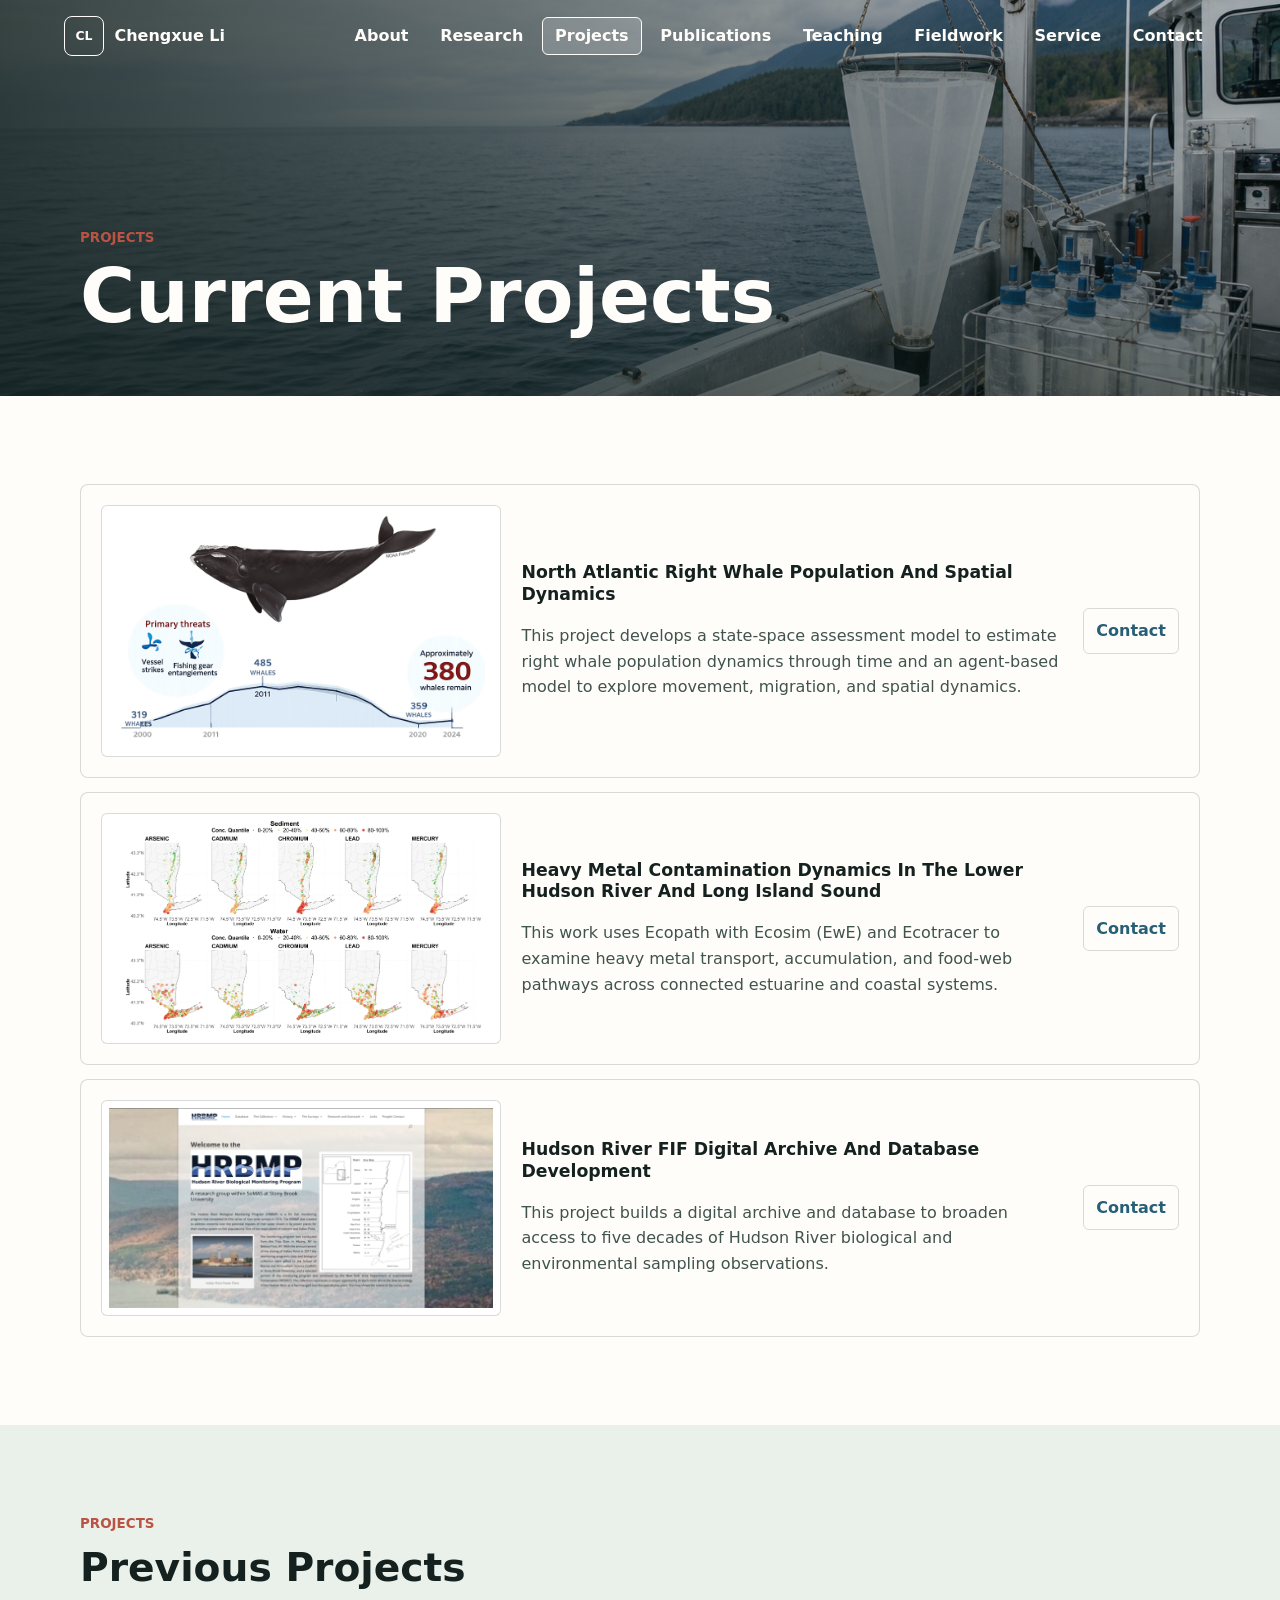
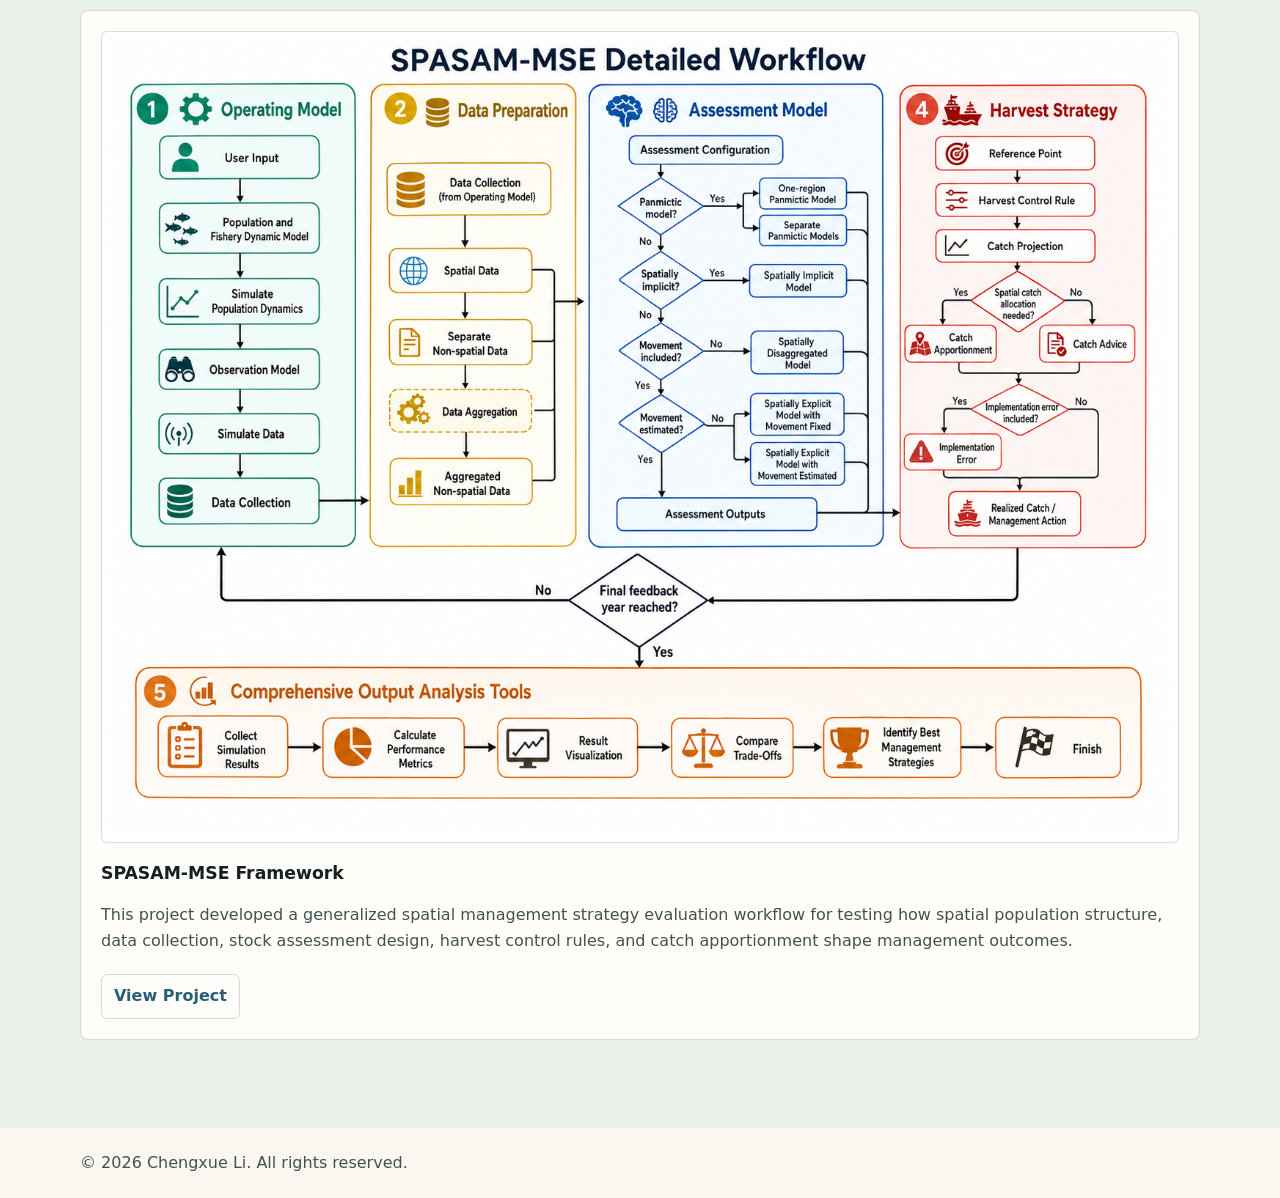
==== projects.html @ f6266a6f "Initial Commit" ====
<!doctype html>
<html lang="en">
  <head>
    <meta charset="utf-8">
    <meta name="viewport" content="width=device-width, initial-scale=1">
    <meta name="description" content="Current projects by Chengxue Li.">
    <title>Chengxue Li | Projects</title>
    <link rel="stylesheet" href="styles.css">
    <script src="script.js" defer></script>
  </head>
  <body data-page="projects">
    <a class="skip-link" href="#main">Skip to content</a>
    <header class="site-header" data-header>
      <a class="brand" href="index.html" aria-label="Go to homepage">
        <span class="brand-mark" aria-hidden="true">CL</span>
        <span class="brand-text">Chengxue Li</span>
      </a>
      <button class="nav-toggle" type="button" aria-expanded="false" aria-controls="site-nav">
        <span class="nav-toggle-line"></span>
        <span class="sr-only">Open navigation</span>
      </button>
      <nav class="site-nav" id="site-nav" aria-label="Main navigation">
        <a class="site-tab" data-page-link="about" href="index.html">About</a>
        <a class="site-tab" data-page-link="research" href="research.html">Research</a>
        <a class="site-tab" data-page-link="projects" href="projects.html">Projects</a>
        <a class="site-tab" data-page-link="publications" href="publications.html">Publications</a>
        <a class="site-tab" data-page-link="teaching" href="teaching.html">Teaching</a>
        <a class="site-tab" data-page-link="fieldwork" href="fieldwork.html">Fieldwork</a>
        <a class="site-tab" data-page-link="service" href="service.html">Service</a>
        <a class="site-tab" data-page-link="contact" href="contact.html">Contact</a>
      </nav>
    </header>

    <main id="main">
      <section
        class="page-hero page-hero-bg"
        style="--page-bg: url('assets/hero-projects.png')"
        aria-labelledby="projects-title"
      >
        <div class="page-hero-content">
          <p class="eyebrow">Projects</p>
          <h1 id="projects-title">Current Projects</h1>
        </div>
      </section>

      <section class="section section-light">
        <div class="work-list">
          <article class="work-item project-item">
            <figure class="project-figure">
              <img src="assets/NARW.png" alt="North Atlantic right whale population timeline and threat summary">
            </figure>
            <div class="project-copy">
              <h3>North Atlantic Right Whale Population And Spatial Dynamics</h3>
              <p>This project develops a state-space assessment model to estimate right whale population dynamics through time and an agent-based model to explore movement, migration, and spatial dynamics.</p>
            </div>
            <a href="contact.html">Contact</a>
          </article>
          <article class="work-item project-item">
            <figure class="project-figure">
              <img src="assets/heavy%20metal.png" alt="Maps of heavy metal concentration quantiles in sediment and water">
            </figure>
            <div class="project-copy">
              <h3>Heavy Metal Contamination Dynamics In The Lower Hudson River And Long Island Sound</h3>
              <p>This work uses Ecopath with Ecosim (EwE) and Ecotracer to examine heavy metal transport, accumulation, and food-web pathways across connected estuarine and coastal systems.</p>
            </div>
            <a href="contact.html">Contact</a>
          </article>
          <article class="work-item project-item">
            <figure class="project-figure">
              <img src="assets/hrbmp%20fig.png" alt="Hudson River Biological Monitoring Program archive and sampling region overview">
            </figure>
            <div class="project-copy">
              <h3>Hudson River FIF Digital Archive And Database Development</h3>
              <p>This project builds a digital archive and database to broaden access to five decades of Hudson River biological and environmental sampling observations.</p>
            </div>
            <a href="contact.html">Contact</a>
          </article>
        </div>
      </section>

      <section class="section section-muted" aria-labelledby="previous-projects-title">
        <div class="section-heading project-section-heading">
          <p class="eyebrow">Projects</p>
          <h2 id="previous-projects-title">Previous Projects</h2>
        </div>
        <div class="work-list">
          <article class="work-item project-item previous-project-item">
            <figure class="project-figure previous-project-figure">
              <img src="assets/SPASAM%20workflow.png" alt="Detailed SPASAM-MSE workflow linking operating models, data preparation, assessment models, harvest strategy, and output analysis tools">
            </figure>
            <div class="project-copy">
              <h3>SPASAM-MSE Framework</h3>
              <p>This project developed a generalized spatial management strategy evaluation workflow for testing how spatial population structure, data collection, stock assessment design, harvest control rules, and catch apportionment shape management outcomes.</p>
            </div>
            <a href="https://lichengxue.github.io/SPASAM.MSE/">View Project</a>
          </article>
        </div>
      </section>
    </main>

    <footer class="site-footer">
      <p>&copy; <span data-year></span> Chengxue Li. All rights reserved.</p>
    </footer>
  </body>
</html>
---- styles.css ----
:root {
  color-scheme: light;
  --ink: #14211f;
  --ink-soft: #40534e;
  --paper: #fbf7f0;
  --paper-strong: #fffdfa;
  --sage: #5e7b69;
  --blue: #275f76;
  --coral: #b95343;
  --gold: #d7a742;
  --line: rgba(20, 33, 31, 0.16);
  --shadow: 0 18px 42px rgba(20, 33, 31, 0.13);
  --max-width: 1120px;
}

* {
  box-sizing: border-box;
}

html {
  scroll-behavior: smooth;
}

body {
  margin: 0;
  background: var(--paper);
  color: var(--ink);
  font-family:
    Inter, ui-sans-serif, system-ui, -apple-system, BlinkMacSystemFont, "Segoe UI",
    sans-serif;
  font-size: 16px;
  line-height: 1.6;
}

img {
  display: block;
  max-width: 100%;
}

a {
  color: inherit;
  text-decoration: none;
}

.skip-link {
  position: absolute;
  left: 1rem;
  top: 1rem;
  z-index: 20;
  transform: translateY(-150%);
  background: var(--paper-strong);
  border: 1px solid var(--line);
  border-radius: 6px;
  padding: 0.6rem 0.8rem;
  transition: transform 160ms ease;
}

.skip-link:focus {
  transform: translateY(0);
}

.site-header {
  position: fixed;
  left: 0;
  right: 0;
  top: 0;
  z-index: 10;
  display: flex;
  align-items: center;
  justify-content: space-between;
  gap: 1rem;
  padding: 1rem 5vw;
  color: var(--paper-strong);
  transition:
    background 180ms ease,
    box-shadow 180ms ease,
    color 180ms ease;
}

.site-header.is-scrolled,
.site-header.is-open {
  background: rgba(251, 247, 240, 0.95);
  box-shadow: 0 12px 28px rgba(20, 33, 31, 0.09);
  color: var(--ink);
  backdrop-filter: blur(18px);
}

.brand {
  display: inline-flex;
  align-items: center;
  gap: 0.65rem;
  font-weight: 800;
}

.brand-mark {
  display: grid;
  width: 2.5rem;
  height: 2.5rem;
  place-items: center;
  border: 1px solid currentColor;
  border-radius: 8px;
  font-size: 0.78rem;
}

.brand-text {
  white-space: nowrap;
}

.site-nav {
  display: flex;
  align-items: center;
  gap: 0.3rem;
}

.site-tab {
  display: inline-flex;
  align-items: center;
  justify-content: center;
  border-radius: 6px;
  border: 1px solid transparent;
  background: transparent;
  color: inherit;
  padding: 0.58rem 0.78rem;
  font-weight: 700;
  line-height: 1.1;
  transition:
    border-color 160ms ease,
    background 160ms ease,
    color 160ms ease;
}

.site-tab:hover,
.site-tab:focus-visible {
  background: rgba(255, 255, 255, 0.2);
  outline: none;
}

.site-tab.is-active,
.site-tab[aria-current="page"] {
  border-color: currentColor;
  background: rgba(255, 255, 255, 0.18);
}

.site-header.is-scrolled .site-tab:hover,
.site-header.is-scrolled .site-tab:focus-visible,
.site-header.is-open .site-tab:hover,
.site-header.is-open .site-tab:focus-visible {
  background: rgba(39, 95, 118, 0.1);
  color: var(--blue);
}

.site-header.is-scrolled .site-tab.is-active,
.site-header.is-open .site-tab.is-active,
.site-header.is-scrolled .site-tab[aria-current="page"],
.site-header.is-open .site-tab[aria-current="page"] {
  border-color: var(--blue);
  background: var(--blue);
  color: #fffdfa;
}

.nav-toggle {
  display: none;
  width: 2.75rem;
  height: 2.75rem;
  border: 1px solid currentColor;
  border-radius: 8px;
  background: transparent;
  color: inherit;
  cursor: pointer;
}

.nav-toggle-line,
.nav-toggle-line::before,
.nav-toggle-line::after {
  display: block;
  width: 1.2rem;
  height: 2px;
  margin: 0 auto;
  background: currentColor;
  content: "";
}

.nav-toggle-line::before {
  transform: translateY(-0.42rem);
}

.nav-toggle-line::after {
  transform: translateY(0.3rem);
}

.sr-only {
  position: absolute;
  width: 1px;
  height: 1px;
  overflow: hidden;
  clip: rect(0, 0, 0, 0);
  white-space: nowrap;
}

.hero {
  position: relative;
  min-height: 88vh;
  overflow: hidden;
  display: grid;
  align-items: end;
  padding: 8.5rem 5vw 5rem;
  color: var(--paper-strong);
}

.page-hero {
  position: relative;
  min-height: 44vh;
  overflow: hidden;
  display: grid;
  align-items: end;
  padding: 8.5rem 5vw 4rem;
  color: var(--paper-strong);
}

.page-hero-bg {
  background-image:
    linear-gradient(90deg, rgba(14, 28, 26, 0.82), rgba(14, 28, 26, 0.5) 52%, rgba(14, 28, 26, 0.2)),
    linear-gradient(0deg, rgba(14, 28, 26, 0.42), rgba(14, 28, 26, 0)),
    var(--page-bg);
  background-position: center;
  background-size: cover;
}

.page-hero-plain {
  min-height: auto;
  padding: 8.5rem 5vw 3.5rem;
  background: var(--paper-strong);
  color: var(--ink);
  border-bottom: 1px solid var(--line);
}

.page-hero-content {
  position: relative;
  width: min(var(--max-width), 90vw);
  margin-inline: auto;
  z-index: 1;
}

.page-hero-content h1 {
  max-width: 100%;
  overflow-wrap: normal;
  white-space: nowrap;
  word-break: normal;
}

.page-hero-content p:not(.eyebrow) {
  max-width: 760px;
  margin: 1rem 0 0;
  color: rgba(255, 253, 250, 0.9);
  font-size: 1.08rem;
}

.page-hero-plain .page-hero-content p:not(.eyebrow) {
  color: var(--ink-soft);
}

.hero-image,
.hero-shade {
  position: absolute;
  inset: 0;
  width: 100%;
  height: 100%;
}

.hero-image {
  object-fit: cover;
}

.hero-shade {
  background:
    linear-gradient(90deg, rgba(14, 28, 26, 0.82), rgba(14, 28, 26, 0.48) 45%, rgba(14, 28, 26, 0.15)),
    linear-gradient(0deg, rgba(14, 28, 26, 0.35), rgba(14, 28, 26, 0));
}

.hero-content {
  position: relative;
  width: min(680px, 100%);
  z-index: 1;
}

.eyebrow {
  margin: 0 0 0.7rem;
  color: var(--coral);
  font-size: 0.84rem;
  font-weight: 800;
  letter-spacing: 0;
  text-transform: uppercase;
}

.hero .eyebrow {
  color: #f0c15f;
}

h1,
h2,
h3,
h4,
p {
  overflow-wrap: anywhere;
}

h1 {
  margin: 0;
  max-width: 12ch;
  font-size: 4.7rem;
  line-height: 0.96;
  letter-spacing: 0;
}

h2 {
  margin: 0;
  font-size: 2.45rem;
  line-height: 1.12;
  letter-spacing: 0;
}

h3 {
  margin: 0 0 0.55rem;
  font-size: 1.08rem;
  line-height: 1.25;
}

h4 {
  margin: 0;
  font-size: 1rem;
  line-height: 1.3;
}

.hero-lede {
  max-width: 620px;
  margin: 1.35rem 0 0;
  color: rgba(255, 253, 250, 0.9);
  font-size: 1.18rem;
}

.hero-actions,
.contact-actions {
  display: flex;
  flex-wrap: wrap;
  gap: 0.75rem;
  margin-top: 1.6rem;
}

.button {
  display: inline-flex;
  min-height: 2.9rem;
  align-items: center;
  justify-content: center;
  border: 1px solid transparent;
  border-radius: 6px;
  padding: 0.72rem 1rem;
  font-weight: 800;
  transition:
    transform 160ms ease,
    box-shadow 160ms ease,
    background 160ms ease;
}

.button:hover,
.button:focus-visible {
  transform: translateY(-2px);
  outline: none;
}

.button-primary {
  background: var(--coral);
  color: #fffdfa;
  box-shadow: 0 14px 28px rgba(185, 83, 67, 0.22);
}

.button-secondary {
  border-color: currentColor;
  background: rgba(255, 255, 255, 0.08);
  color: inherit;
}

.profile-strip {
  display: grid;
  grid-template-columns: repeat(3, 1fr);
  gap: 1px;
  width: min(var(--max-width), 90vw);
  margin: -2.5rem auto 0;
  position: relative;
  z-index: 2;
  overflow: hidden;
  border: 1px solid var(--line);
  border-radius: 8px;
  background: var(--line);
  box-shadow: var(--shadow);
}

.profile-strip > div {
  background: var(--paper-strong);
  padding: 1.1rem;
}

.strip-label {
  display: block;
  margin-bottom: 0.24rem;
  color: var(--ink-soft);
  font-size: 0.82rem;
  font-weight: 800;
  text-transform: uppercase;
}

.profile-strip strong {
  display: block;
  line-height: 1.35;
}

.section {
  padding: 5.5rem 5vw;
}

.section-light {
  background: var(--paper-strong);
}

.section-muted {
  background: #eaf0ea;
}

.section-grid,
.section-heading,
.feature-grid,
.work-list,
.site-footer {
  width: min(var(--max-width), 90vw);
  margin-inline: auto;
}

.section-grid {
  display: grid;
  grid-template-columns: minmax(220px, 0.75fr) minmax(280px, 1.25fr);
  gap: 3rem;
  align-items: start;
}

.about-grid {
  grid-template-columns: minmax(180px, 0.55fr) minmax(320px, 1.05fr) minmax(320px, 1.1fr);
}

.portrait-stack {
  display: grid;
  gap: 1rem;
}

.portrait-figure,
.species-spectrum {
  margin: 0;
}

.portrait-figure img {
  width: 100%;
  aspect-ratio: 4 / 5;
  object-fit: cover;
  object-position: center top;
  border-radius: 8px;
  box-shadow: var(--shadow);
}

.portrait-figure figcaption {
  margin-top: 0.65rem;
  color: var(--ink-soft);
  font-size: 0.92rem;
  font-weight: 800;
}

.species-spectrum img {
  display: block;
  width: 100%;
  height: auto;
  overflow: hidden;
  border-radius: 8px;
  box-shadow: var(--shadow);
}

.copy-block p {
  margin: 0;
  color: var(--ink-soft);
  font-size: 1.06rem;
}

.copy-block p + p {
  margin-top: 1rem;
}

.section-heading {
  margin-bottom: 2rem;
}

.panel-intro {
  max-width: 760px;
  margin-bottom: 1.5rem;
}

.panel-intro h2 {
  margin-bottom: 0.7rem;
}

.panel-intro p {
  margin: 0;
  color: var(--ink-soft);
  font-size: 1.04rem;
}

.publication-section + .publication-section,
.stack-heading {
  margin-top: 3.5rem;
}

.publication-list {
  display: grid;
  width: min(var(--max-width), 90vw);
  margin-inline: auto;
  gap: 0.85rem;
}

.publication-item {
  display: grid;
  grid-template-columns: 3.2rem minmax(0, 1fr) auto;
  gap: 1rem;
  align-items: start;
  border: 1px solid var(--line);
  border-radius: 8px;
  background: var(--paper-strong);
  padding: 1.15rem;
}

.publication-item h3 {
  margin-bottom: 0.35rem;
}

.publication-item p {
  margin: 0;
  color: var(--ink-soft);
}

.publication-item a,
.work-item a {
  align-self: center;
}

.pub-number {
  display: inline-flex;
  min-height: 2.4rem;
  align-items: center;
  justify-content: center;
  border-radius: 6px;
  background: rgba(39, 95, 118, 0.1);
  color: var(--blue);
  font-weight: 900;
}

.publication-item a {
  border: 1px solid var(--line);
  border-radius: 6px;
  padding: 0.55rem 0.75rem;
  color: var(--blue);
  font-weight: 800;
}

.publication-item a:hover,
.publication-item a:focus-visible {
  border-color: var(--blue);
  outline: none;
}

.collab-grid {
  display: grid;
  width: min(var(--max-width), 90vw);
  margin-inline: auto;
  grid-template-columns: repeat(3, 1fr);
  gap: 1rem;
}

.collab-card {
  border: 1px solid var(--line);
  border-radius: 8px;
  background: var(--paper-strong);
  padding: 1.25rem;
}

.collab-card h2 {
  font-size: 1.2rem;
}

.name-list,
.tag-list {
  margin: 1rem 0 0;
  padding: 0;
  list-style: none;
}

.name-list {
  display: grid;
  gap: 0.55rem;
  color: var(--ink-soft);
}

.tag-list {
  display: flex;
  width: min(var(--max-width), 90vw);
  margin-inline: auto;
  flex-wrap: wrap;
  gap: 0.65rem;
}

.tag-list span {
  border: 1px solid var(--line);
  border-radius: 6px;
  background: var(--paper-strong);
  color: var(--ink-soft);
  padding: 0.6rem 0.75rem;
  font-weight: 700;
}

.recognition-list,
.fieldwork-timeline {
  width: min(var(--max-width), 90vw);
  margin-inline: auto;
}

.recognition-list {
  display: grid;
  gap: 0.65rem;
  padding-left: 1.2rem;
  color: var(--ink-soft);
}

.recognition-list li::marker {
  color: var(--blue);
}

.feature-grid {
  display: grid;
  grid-template-columns: repeat(4, 1fr);
  gap: 1rem;
}

.feature-card,
.work-item {
  border: 1px solid var(--line);
  border-radius: 8px;
  background: var(--paper-strong);
}

.feature-card {
  padding: 1.25rem;
}

.feature-card p {
  margin: 0;
  color: var(--ink-soft);
}

.feature-number {
  display: inline-block;
  margin-bottom: 1.8rem;
  color: var(--blue);
  font-size: 0.9rem;
  font-weight: 900;
}

.research-section {
  display: grid;
  gap: 3rem;
}

.research-heading p:not(.eyebrow) {
  max-width: 760px;
  margin: 0.8rem 0 0;
  color: var(--ink-soft);
  font-size: 1.04rem;
}

.research-topic {
  display: grid;
  width: min(var(--max-width), 90vw);
  margin-inline: auto;
  grid-template-columns: minmax(280px, 0.92fr) minmax(320px, 1.08fr);
  gap: 2.5rem;
  align-items: start;
  border-top: 1px solid var(--line);
  padding-top: 3rem;
}

.research-topic-reverse .research-figure,
.research-topic-reverse .paper-gallery {
  order: 2;
}

.research-figure {
  margin: 0;
  overflow: hidden;
  border: 1px solid var(--line);
  border-radius: 8px;
  background: #fffdfa;
  box-shadow: var(--shadow);
}

.research-figure img {
  width: 100%;
  aspect-ratio: 4 / 3;
  object-fit: contain;
  background: #fffdfa;
}

.research-figure figcaption {
  border-top: 1px solid var(--line);
  padding: 0.8rem 0.95rem;
  color: var(--ink-soft);
  font-size: 0.9rem;
}

.paper-gallery {
  display: grid;
  gap: 1rem;
}

.paper-visual-card {
  overflow: hidden;
  border: 1px solid var(--line);
  border-radius: 8px;
  background: var(--paper-strong);
  box-shadow: var(--shadow);
}

.paper-visual-card img {
  width: 100%;
  aspect-ratio: 16 / 10;
  object-fit: cover;
}

.paper-card-copy {
  padding: 0.95rem 1rem;
}

.paper-card-copy span {
  display: block;
  margin-bottom: 0.3rem;
  color: var(--coral);
  font-size: 0.78rem;
  font-weight: 900;
  text-transform: uppercase;
}

.paper-card-copy h3 {
  margin: 0;
}

.research-copy p {
  margin: 0;
  color: var(--ink-soft);
}

.research-copy h2 {
  margin-bottom: 0.9rem;
}

.topic-number {
  display: inline-flex;
  min-width: 2.7rem;
  min-height: 2.2rem;
  align-items: center;
  justify-content: center;
  margin-bottom: 0.9rem;
  border-radius: 6px;
  background: rgba(39, 95, 118, 0.1);
  color: var(--blue);
  font-weight: 900;
}

.topic-publications {
  display: grid;
  gap: 0.85rem;
  border-top: 1px solid var(--line);
  padding-top: 1rem;
}

.topic-publications h3 {
  margin: 0;
  color: var(--blue);
}

.topic-publications p {
  color: var(--ink-soft);
}

.paper-summary {
  display: grid;
  gap: 0.55rem;
  border: 1px solid var(--line);
  border-radius: 8px;
  background: rgba(39, 95, 118, 0.04);
  padding: 1rem;
}

.paper-summary h4 {
  color: var(--ink);
}

.paper-citation,
.paper-conclusion {
  font-size: 0.96rem;
}

.doi-link {
  justify-self: start;
  border: 1px solid rgba(39, 95, 118, 0.22);
  border-radius: 6px;
  color: var(--blue);
  padding: 0.42rem 0.58rem;
  font-size: 0.9rem;
  font-weight: 800;
}

.doi-link:hover,
.doi-link:focus-visible {
  border-color: var(--blue);
  background: rgba(39, 95, 118, 0.08);
  outline: none;
}

.work-list {
  display: grid;
  gap: 0.85rem;
}

.work-item {
  display: grid;
  grid-template-columns: minmax(0, 1fr) auto;
  gap: 1rem;
  align-items: center;
  padding: 1.25rem;
}

.work-item p {
  margin: 0;
  color: var(--ink-soft);
}

.work-item a {
  border: 1px solid var(--line);
  border-radius: 6px;
  padding: 0.55rem 0.75rem;
  color: var(--blue);
  font-weight: 800;
}

.work-item a:hover,
.work-item a:focus-visible {
  border-color: var(--blue);
  outline: none;
}

.project-item {
  grid-template-columns: minmax(260px, 0.85fr) minmax(0, 1.15fr) auto;
  gap: 1.25rem;
}

.project-figure {
  display: flex;
  min-height: 180px;
  align-items: center;
  justify-content: center;
  margin: 0;
  overflow: hidden;
  border: 1px solid var(--line);
  border-radius: 6px;
  background: #fff;
}

.project-figure img {
  display: block;
  width: 100%;
  max-height: 250px;
  object-fit: contain;
  padding: 0.45rem;
}

.project-copy {
  display: grid;
  gap: 0.55rem;
}

.project-section-heading {
  margin-bottom: 1.25rem;
}

.previous-project-item {
  grid-template-columns: 1fr;
  align-items: stretch;
}

.previous-project-figure {
  min-height: 0;
}

.previous-project-figure img {
  max-height: none;
}

.previous-project-item a {
  justify-self: start;
}

.timeline {
  display: grid;
  gap: 1rem;
}

.timeline-item {
  border-left: 3px solid var(--gold);
  padding-left: 1rem;
}

.timeline-item span {
  display: block;
  margin-bottom: 0.25rem;
  color: var(--blue);
  font-size: 0.86rem;
  font-weight: 900;
}

.timeline-item p {
  margin: 0;
  color: var(--ink-soft);
}

.compact-timeline {
  margin-top: 1.4rem;
}

.contact-card {
  display: grid;
  grid-template-columns: minmax(280px, 1fr) auto;
  gap: 2rem;
  align-items: center;
  border-radius: 8px;
  padding: 2rem;
  background: var(--ink);
  color: #fffdfa;
}

.contact-card p {
  max-width: 620px;
  margin: 1rem 0 0;
  color: rgba(255, 253, 250, 0.8);
}

.site-footer {
  padding: 1.4rem 0;
  color: var(--ink-soft);
}

.site-footer p {
  margin: 0;
}

@media (max-width: 900px) {
  .feature-grid {
    grid-template-columns: repeat(2, 1fr);
  }

  .section-grid,
  .about-grid,
  .contact-card,
  .collab-grid,
  .research-topic {
    grid-template-columns: 1fr;
  }

  .research-topic-reverse .research-figure,
  .research-topic-reverse .paper-gallery {
    order: 0;
  }

  .contact-actions {
    margin-top: 0;
  }
}

@media (max-width: 720px) {
  .site-header {
    padding: 0.8rem 1rem;
  }

  .nav-toggle {
    display: inline-grid;
    place-items: center;
  }

  .site-nav {
    position: absolute;
    left: 1rem;
    right: 1rem;
    top: calc(100% + 0.5rem);
    display: none;
    flex-direction: column;
    align-items: stretch;
    padding: 0.5rem;
    border: 1px solid var(--line);
    border-radius: 8px;
    background: var(--paper-strong);
    color: var(--ink);
    box-shadow: var(--shadow);
  }

  .site-header.is-open .site-nav {
    display: flex;
  }

  .hero {
    min-height: 84vh;
    padding: 7rem 1rem 4rem;
  }

  .page-hero {
    min-height: 40vh;
    padding: 7rem 1rem 3.5rem;
  }

  .page-hero-plain {
    min-height: auto;
    padding: 6.75rem 1rem 3rem;
  }

  .hero-shade {
    background:
      linear-gradient(90deg, rgba(14, 28, 26, 0.86), rgba(14, 28, 26, 0.46)),
      linear-gradient(0deg, rgba(14, 28, 26, 0.42), rgba(14, 28, 26, 0));
  }

  h1 {
    font-size: 3.2rem;
  }

  h2 {
    font-size: 2rem;
  }

  .hero-lede {
    font-size: 1rem;
  }

  .profile-strip {
    grid-template-columns: 1fr;
    width: calc(100vw - 2rem);
    margin-top: -2rem;
  }

  .section {
    padding: 4rem 1rem;
  }

  .feature-grid,
  .work-item,
  .publication-item {
    grid-template-columns: 1fr;
  }

  .research-topic {
    width: calc(100vw - 2rem);
    gap: 1.6rem;
    padding-top: 2.25rem;
  }

  .research-figure img {
    aspect-ratio: 1 / 1;
  }

  .work-item a {
    justify-self: start;
  }
}

@media (prefers-reduced-motion: reduce) {
  *,
  *::before,
  *::after {
    scroll-behavior: auto !important;
    transition-duration: 0.01ms !important;
    animation-duration: 0.01ms !important;
    animation-iteration-count: 1 !important;
  }
}
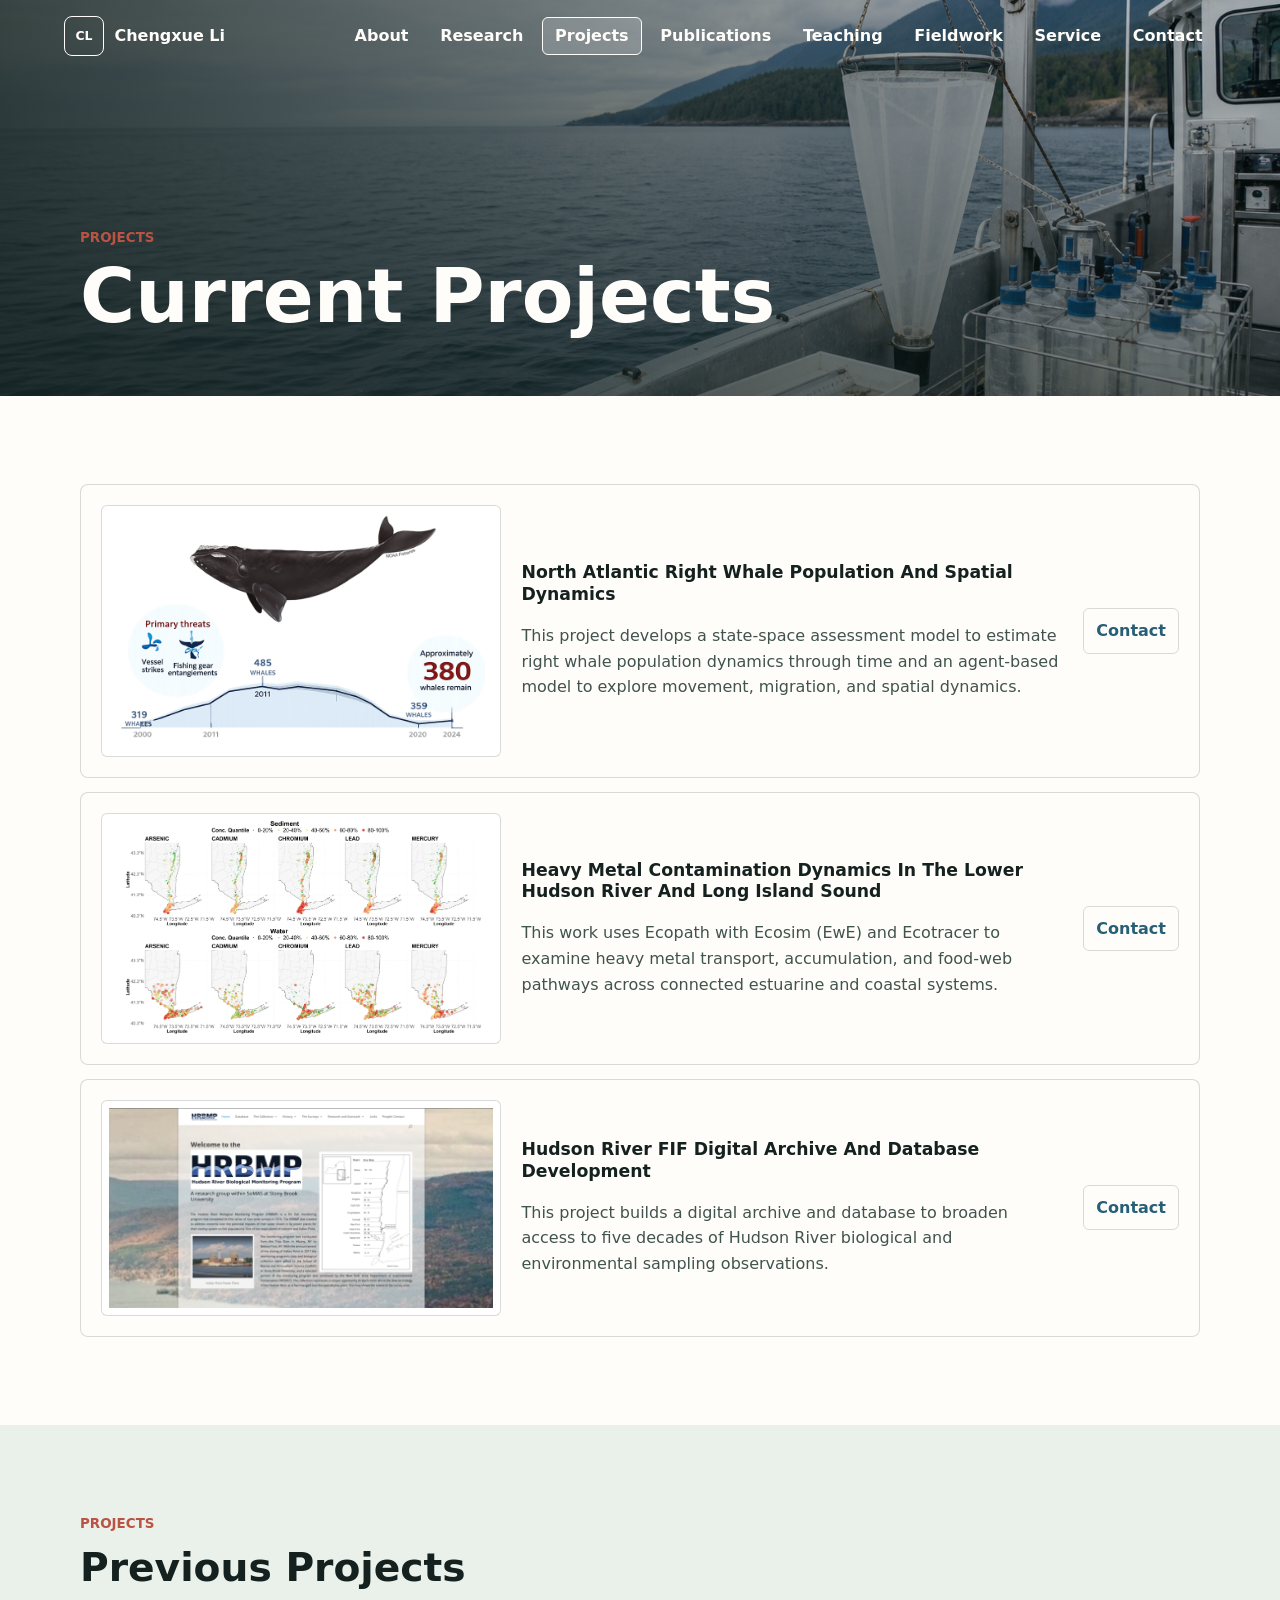
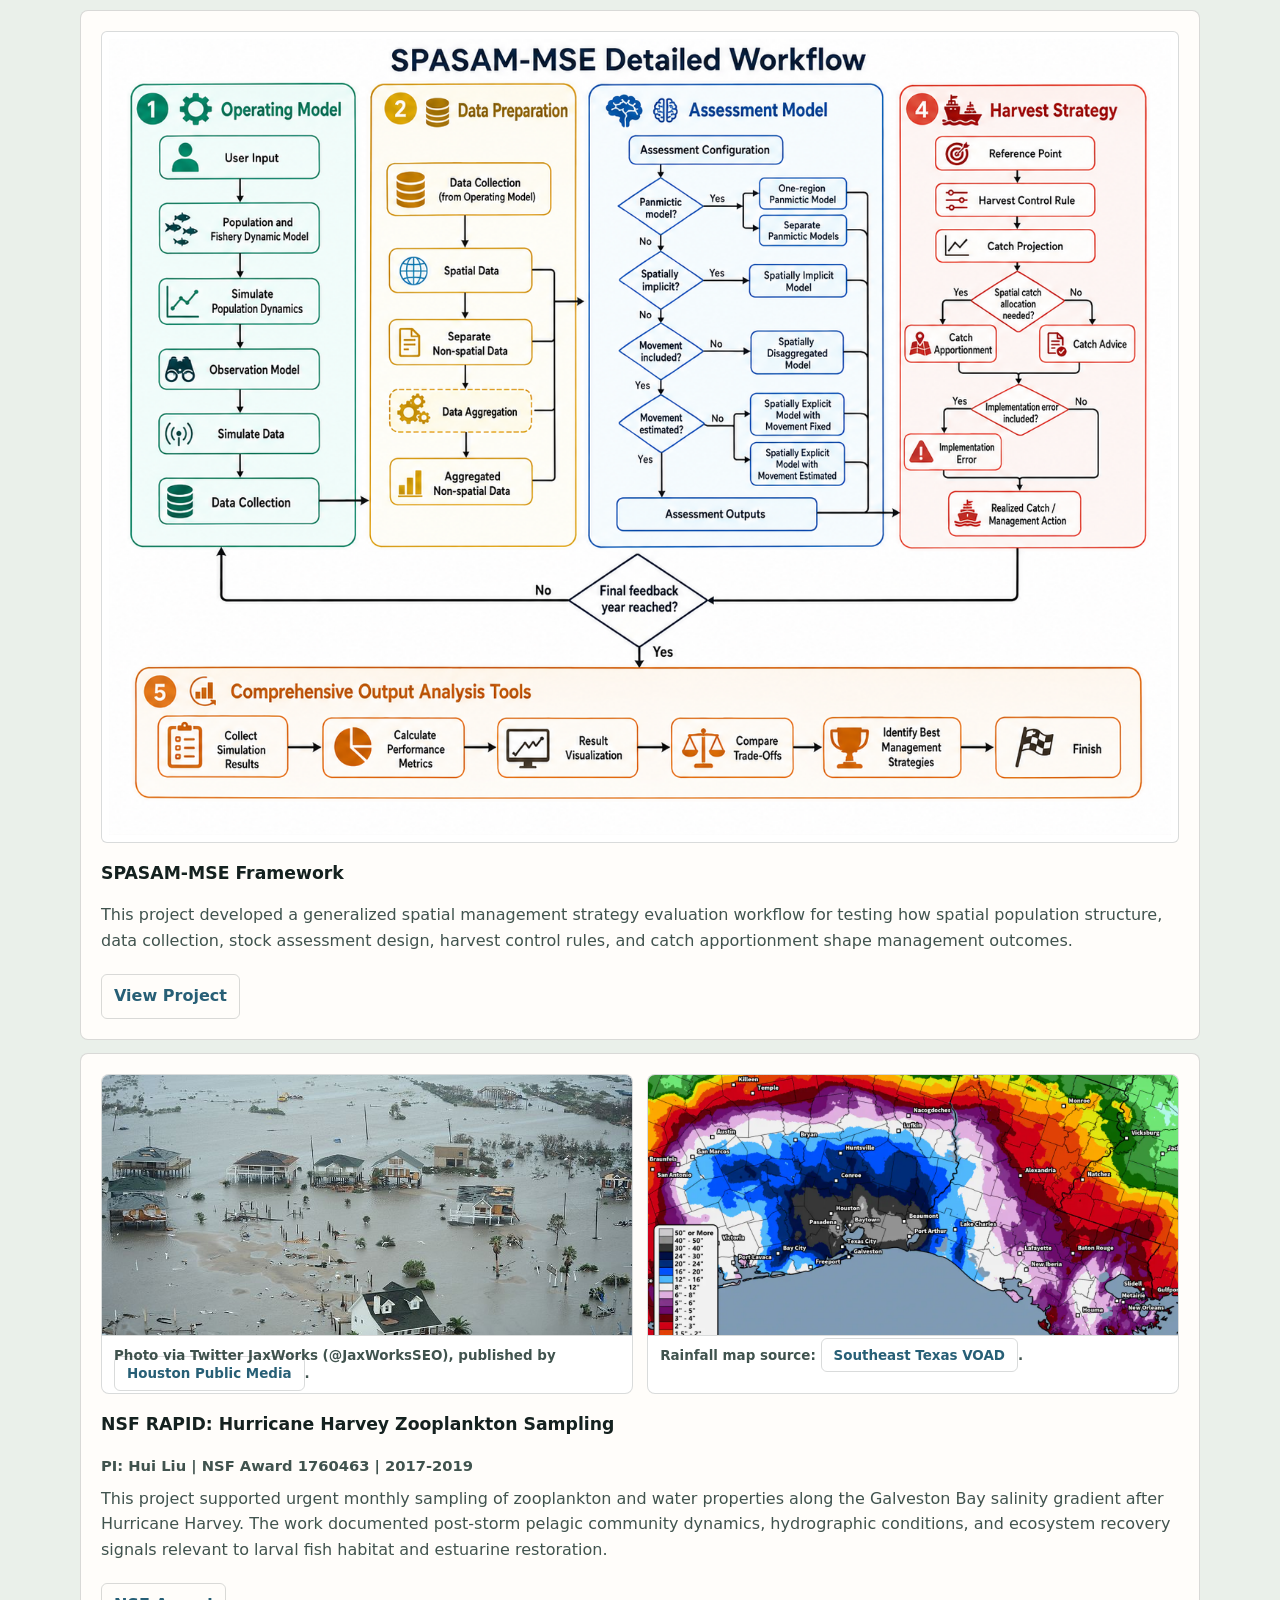
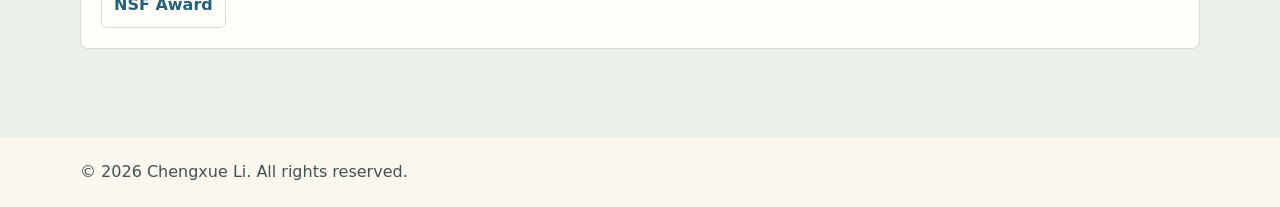
==== commit 8ec42cbb: "Initial Commit" ====
--- a/projects.html
+++ b/projects.html
@@ -94,6 +94,30 @@
             </div>
             <a href="https://lichengxue.github.io/SPASAM.MSE/">View Project</a>
           </article>
+          <article class="work-item project-item previous-project-item">
+            <div class="project-photo-gallery" aria-label="Hurricane Harvey source photos">
+              <figure class="project-photo">
+                <img src="assets/hurricane-harvey-dune-restoration-hpm.jpg" alt="Flooded coastal homes after Hurricane Harvey">
+                <figcaption>
+                  Photo via Twitter JaxWorks (@JaxWorksSEO), published by
+                  <a href="https://www.houstonpublicmedia.org/articles/news/2017/11/15/250852/texas-coastal-cities-undertake-post-harvey-dune-restoration/">Houston Public Media</a>.
+                </figcaption>
+              </figure>
+              <figure class="project-photo">
+                <img src="assets/hurricane-harvey-landfall-setxvoad.jpg" alt="Estimated five-day rainfall map for Hurricane Harvey">
+                <figcaption>
+                  Rainfall map source:
+                  <a href="http://setxvoad.org/active-disasters/hurricane-harvey/">Southeast Texas VOAD</a>.
+                </figcaption>
+              </figure>
+            </div>
+            <div class="project-copy">
+              <h3>NSF RAPID: Hurricane Harvey Zooplankton Sampling</h3>
+              <p class="project-meta">PI: Hui Liu | NSF Award 1760463 | 2017-2019</p>
+              <p>This project supported urgent monthly sampling of zooplankton and water properties along the Galveston Bay salinity gradient after Hurricane Harvey. The work documented post-storm pelagic community dynamics, hydrographic conditions, and ecosystem recovery signals relevant to larval fish habitat and estuarine restoration.</p>
+            </div>
+            <a href="https://www.nsf.gov/awardsearch/showAward?AWD_ID=1760463">NSF Award</a>
+          </article>
         </div>
       </section>
     </main>
--- a/styles.css
+++ b/styles.css
@@ -445,9 +445,27 @@
   grid-template-columns: minmax(180px, 0.55fr) minmax(320px, 1.05fr) minmax(320px, 1.1fr);
 }
 
-.portrait-stack {
-  display: grid;
-  gap: 1rem;
+.about-layout {
+  width: min(var(--max-width), 90vw);
+  margin-inline: auto;
+  display: grid;
+  gap: 2.25rem;
+}
+
+.about-heading {
+  max-width: 920px;
+}
+
+.about-heading h2 {
+  max-width: 100%;
+  overflow-wrap: normal;
+}
+
+.about-profile {
+  display: grid;
+  grid-template-columns: minmax(280px, 0.72fr) minmax(420px, 1.28fr);
+  gap: 2.5rem;
+  align-items: start;
 }
 
 .portrait-figure,
@@ -478,6 +496,12 @@
   overflow: hidden;
   border-radius: 8px;
   box-shadow: var(--shadow);
+}
+
+.about-timeline {
+  grid-template-columns: repeat(2, minmax(0, 1fr));
+  gap: 1rem 2rem;
+  margin-top: 0;
 }
 
 .copy-block p {
@@ -889,6 +913,47 @@
   gap: 0.55rem;
 }
 
+.project-meta {
+  color: var(--blue);
+  font-size: 0.92rem;
+  font-weight: 800;
+}
+
+.project-photo-gallery {
+  display: grid;
+  grid-template-columns: repeat(2, minmax(0, 1fr));
+  gap: 0.9rem;
+}
+
+.project-photo {
+  margin: 0;
+  overflow: hidden;
+  border: 1px solid var(--line);
+  border-radius: 8px;
+  background: #fff;
+}
+
+.project-photo img {
+  display: block;
+  width: 100%;
+  height: 260px;
+  object-fit: cover;
+}
+
+.project-photo figcaption {
+  border-top: 1px solid var(--line);
+  padding: 0.65rem 0.75rem;
+  color: var(--ink-soft);
+  font-size: 0.84rem;
+  font-weight: 700;
+  line-height: 1.35;
+}
+
+.project-photo figcaption a {
+  color: var(--blue);
+  font-weight: 900;
+}
+
 .project-section-heading {
   margin-bottom: 1.25rem;
 }
@@ -904,6 +969,10 @@
 
 .previous-project-figure img {
   max-height: none;
+}
+
+.previous-project-figure-compact img {
+  max-height: 360px;
 }
 
 .previous-project-item a {
@@ -970,6 +1039,8 @@
 
   .section-grid,
   .about-grid,
+  .about-profile,
+  .about-timeline,
   .contact-card,
   .collab-grid,
   .research-topic {
@@ -1061,6 +1132,7 @@
 
   .feature-grid,
   .work-item,
+  .project-photo-gallery,
   .publication-item {
     grid-template-columns: 1fr;
   }
